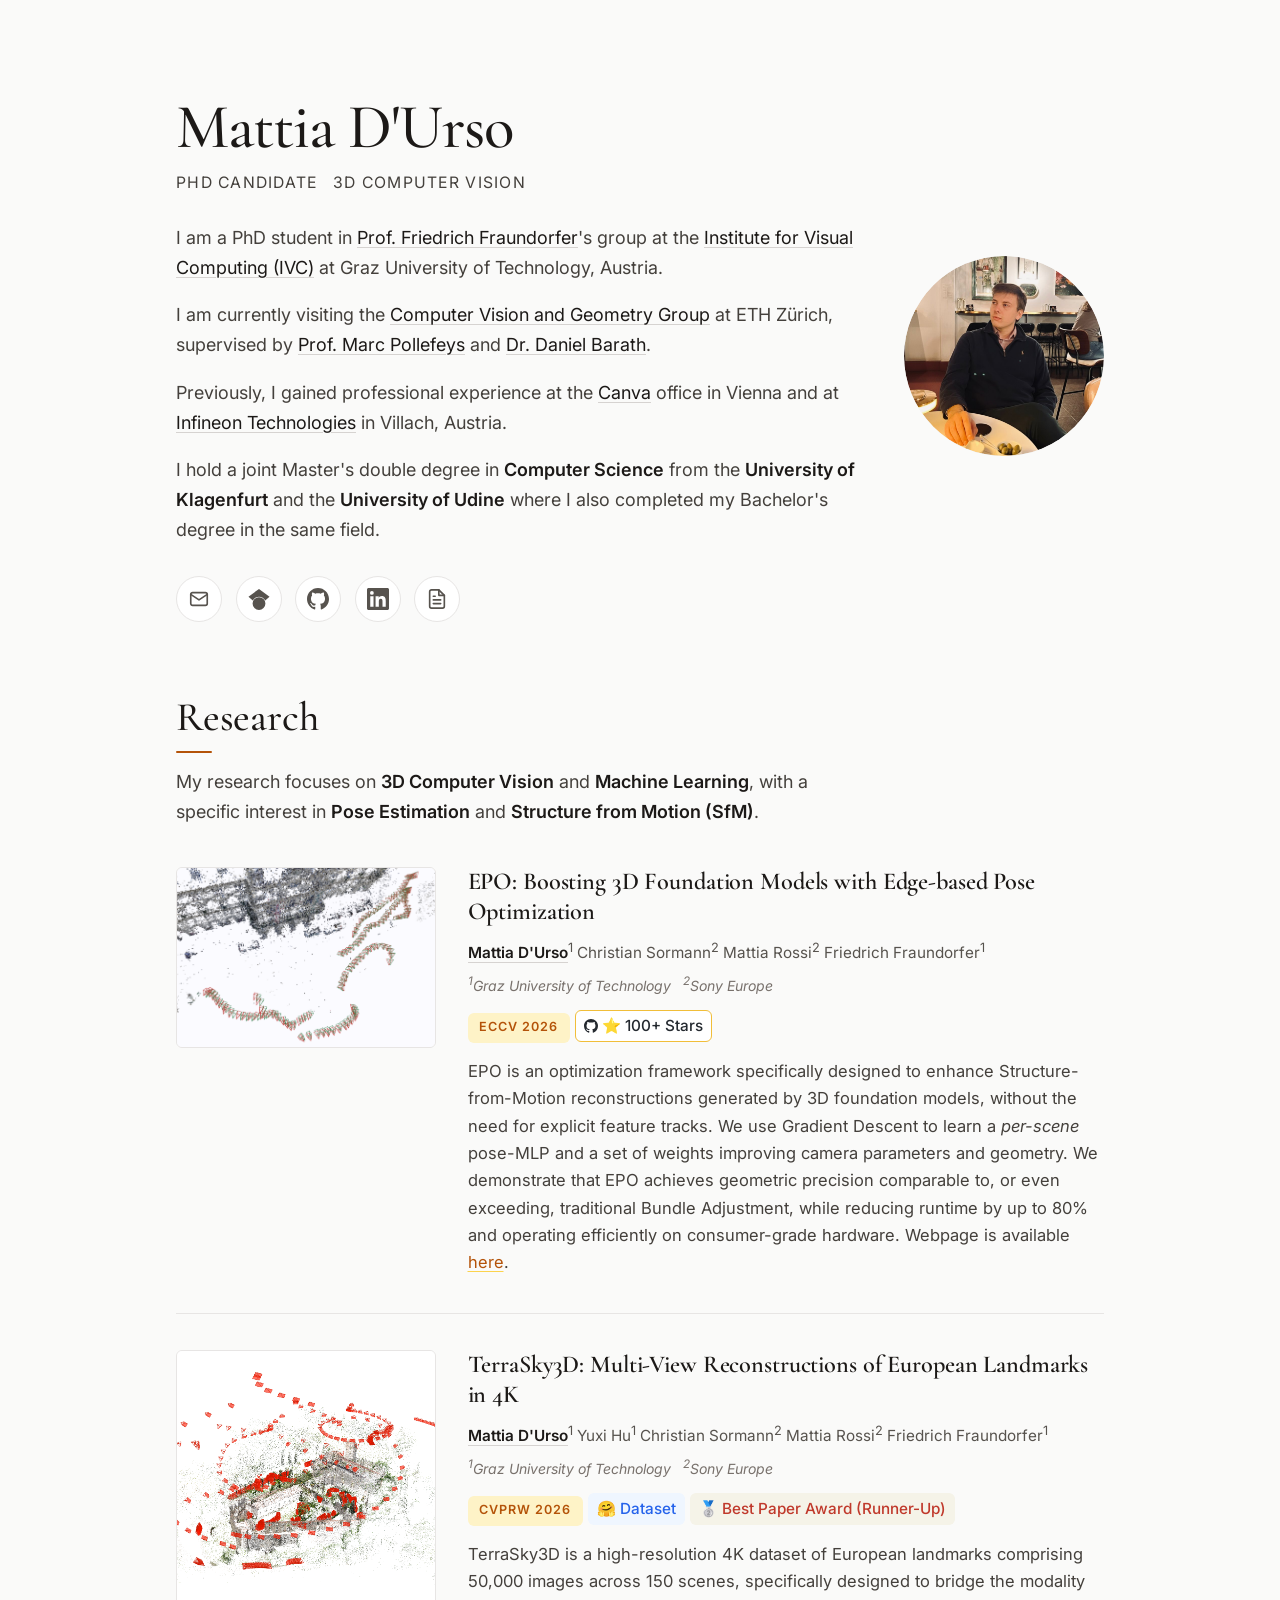
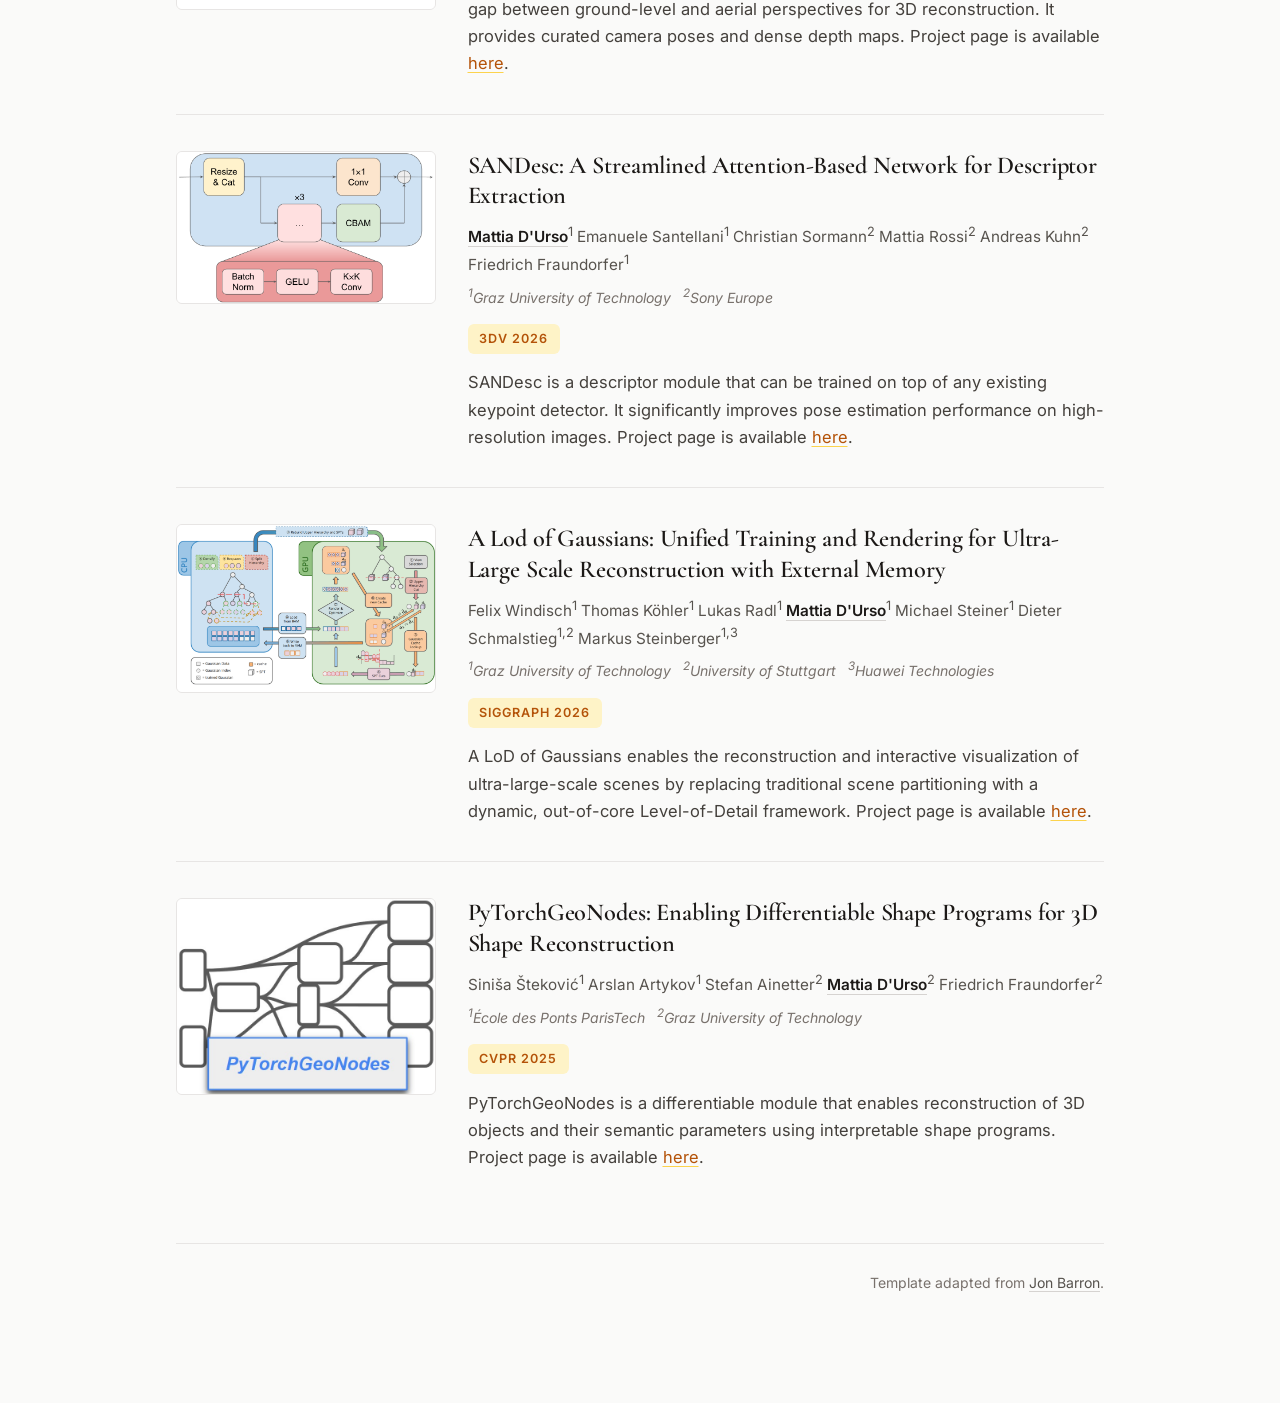
==== index.html @ 14a9f183 "Main page: EPO stars badge outlined in star gold on white" ====
<!DOCTYPE html>
<html lang="en">
  <head>
    <meta charset="UTF-8">
    <meta name="viewport" content="width=device-width, initial-scale=1">
    <meta name="color-scheme" content="light">

    <title>Mattia D'Urso</title>
    <meta name="author" content="Mattia D'Urso">
    <meta name="description" content="Personal website of Mattia D'Urso — PhD student at TU Graz researching 3D computer vision, pose estimation, and structure from motion.">
    <meta name="robots" content="index, follow">
    <link rel="canonical" href="https://mattiadurso.com/">

    <!-- Open Graph (used by Google, LinkedIn, X, Slack, etc. for link previews) -->
    <meta property="og:type" content="website">
    <meta property="og:title" content="Mattia D'Urso">
    <meta property="og:description" content="PhD student at TU Graz researching 3D computer vision, pose estimation, and structure from motion.">
    <meta property="og:url" content="https://mattiadurso.com/">
    <meta property="og:image" content="https://mattiadurso.com/imgs/me/me.jpeg">

    <!-- Person structured data: ties this domain to Mattia D'Urso's online identity -->
    <script type="application/ld+json">
    {
      "@context": "https://schema.org",
      "@type": "Person",
      "name": "Mattia D'Urso",
      "url": "https://mattiadurso.com/",
      "image": "https://mattiadurso.com/imgs/me/me.jpeg",
      "jobTitle": "PhD Candidate in 3D Computer Vision",
      "email": "mailto:mattiadurso98@gmail.com",
      "worksFor": { "@type": "CollegeOrUniversity", "name": "Graz University of Technology" },
      "alumniOf": [
        { "@type": "CollegeOrUniversity", "name": "University of Klagenfurt" },
        { "@type": "CollegeOrUniversity", "name": "University of Udine" }
      ],
      "knowsAbout": ["3D Computer Vision", "Pose Estimation", "Structure from Motion", "Machine Learning"],
      "sameAs": [
        "https://mattiadurso.com/",
        "https://github.com/mattiadurso",
        "https://www.linkedin.com/in/mattiadurso/"
      ]
    }
    </script>

    <link rel="preconnect" href="https://fonts.googleapis.com">
    <link rel="preconnect" href="https://fonts.gstatic.com" crossorigin>
    <link rel="stylesheet" href="https://fonts.googleapis.com/css2?family=Cormorant+Garamond:wght@400;500;600&family=Inter:wght@400;500;600&display=swap">

    <link rel="stylesheet" type="text/css" href="stylesheet.css">
  </head>

  <body>
    <main class="container">

      <!-- ─── Hero ─── -->
      <header class="hero">
        <div class="hero-text">
          <h1 class="name">Mattia D'Urso</h1>
          <p class="tagline">PhD candidate&nbsp;&nbsp;&nbsp;3D Computer Vision</p>

          <p>
            I am a PhD student in
            <a href="https://ivc.tugraz.at/people/friedrich-fraundorfer" target="_blank" rel="noopener">Prof. Friedrich Fraundorfer</a>'s
            group at the <a href="https://ivc.tugraz.at" target="_blank" rel="noopener">Institute for Visual Computing (IVC)</a>
            at Graz University of Technology, Austria.
          </p>

          <p>
            I am currently visiting the
            <a href="https://cvg.ethz.ch/" target="_blank" rel="noopener">Computer Vision and Geometry Group</a>
            at ETH Zürich, supervised by
            <a href="https://scholar.google.com/citations?user=YYH0BjEAAAAJ&hl=en" target="_blank" rel="noopener">Prof. Marc Pollefeys</a>
            and
            <a href="https://scholar.google.com/citations?user=U9-D8DYAAAAJ&hl=en" target="_blank" rel="noopener">Dr. Daniel Barath</a>.
          </p>

          <p>
            Previously, I gained professional experience at the <a href="https://canva.com" target="_blank" rel="noopener">Canva</a>
            office in Vienna and at <a href="https://www.infineon.com/" target="_blank" rel="noopener">Infineon Technologies</a>
            in Villach, Austria.
          </p>

          <p>
            I hold a joint Master's double degree in <strong>Computer Science</strong> from the <strong>University of Klagenfurt</strong> and the
            <strong>University of Udine</strong> where I also completed my Bachelor's degree in the same field.
          </p>

          <nav class="social-links" aria-label="Social links">
            <a href="mailto:mattiadurso98@gmail.com" aria-label="Email">
              <svg width="24" height="24" viewBox="0 0 24 24" fill="none" stroke="currentColor" stroke-width="1.8" stroke-linecap="round" stroke-linejoin="round" aria-hidden="true">
                <rect x="3" y="5" width="18" height="14" rx="2"/>
                <path d="m3 7 9 6 9-6"/>
              </svg>
            </a>
            <a href="https://scholar.google.com/citations?user=9FjTo3YAAAAJ&hl=en" target="_blank" rel="noopener" aria-label="Google Scholar">
              <svg width="24" height="24" viewBox="0 0 24 24" fill="currentColor" aria-hidden="true">
                <path d="M5.242 13.769L0.5 9.5 12 1l11.5 8.5-4.742 4.269C17.548 11.249 14.978 9.5 12 9.5c-2.977 0-5.548 1.748-6.758 4.269zM12 10a7 7 0 1 0 0 14 7 7 0 0 0 0-14z"/>
              </svg>
            </a>
            <a href="https://github.com/mattiadurso/" target="_blank" rel="noopener" aria-label="GitHub">
              <svg width="24" height="24" viewBox="0 0 24 24" fill="currentColor" aria-hidden="true">
                <path d="M12 0C5.373 0 0 5.373 0 12c0 5.302 3.438 9.8 8.207 11.387.6.111.793-.261.793-.577v-2.234c-3.338.726-4.033-1.416-4.033-1.416-.546-1.387-1.333-1.756-1.333-1.756-1.089-.745.083-.729.083-.729 1.205.084 1.839 1.237 1.839 1.237 1.07 1.834 2.807 1.304 3.492.997.107-.775.418-1.305.762-1.604-2.665-.305-5.467-1.334-5.467-5.931 0-1.311.469-2.381 1.236-3.221-.124-.303-.535-1.524.117-3.176 0 0 1.008-.322 3.301 1.23.957-.266 1.983-.399 3.003-.404 1.02.005 2.047.138 3.006.404 2.291-1.552 3.297-1.23 3.297-1.23.653 1.653.242 2.874.118 3.176.77.84 1.235 1.911 1.235 3.221 0 4.609-2.807 5.624-5.479 5.921.43.372.823 1.102.823 2.222v3.293c0 .319.192.694.801.576C20.566 21.797 24 17.3 24 12c0-6.627-5.373-12-12-12z"/>
              </svg>
            </a>
            <a href="https://www.linkedin.com/in/mattiadurso/" target="_blank" rel="noopener" aria-label="LinkedIn">
              <svg width="24" height="24" viewBox="0 0 24 24" fill="currentColor" aria-hidden="true">
                <path d="M20.447 20.452h-3.554v-5.569c0-1.328-.027-3.037-1.852-3.037-1.853 0-2.136 1.445-2.136 2.939v5.667H9.351V9h3.414v1.561h.046c.477-.9 1.637-1.852 3.37-1.852 3.601 0 4.267 2.37 4.267 5.455v6.288zM5.337 7.433a2.062 2.062 0 0 1-2.063-2.065 2.063 2.063 0 0 1 2.063-2.065 2.063 2.063 0 0 1 2.063 2.065 2.062 2.062 0 0 1-2.063 2.065zm1.782 13.019H3.555V9h3.564v11.452zM22.225 0H1.771C.792 0 0 .774 0 1.729v20.542C0 23.227.792 24 1.771 24h20.451C23.2 24 24 23.227 24 22.271V1.729C24 .774 23.2 0 22.222 0h.003z"/>
              </svg>
            </a>
            <a href="CV/cv.pdf" target="_blank" rel="noopener" aria-label="Resume">
              <svg width="24" height="24" viewBox="0 0 24 24" fill="none" stroke="currentColor" stroke-width="1.8" stroke-linecap="round" stroke-linejoin="round" aria-hidden="true">
                <path d="M14 2H6a2 2 0 0 0-2 2v16a2 2 0 0 0 2 2h12a2 2 0 0 0 2-2V8z"/>
                <polyline points="14 2 14 8 20 8"/>
                <line x1="8" y1="13" x2="16" y2="13"/>
                <line x1="8" y1="17" x2="16" y2="17"/>
                <line x1="8" y1="9" x2="10" y2="9"/>
              </svg>
            </a>
          </nav>
        </div>

        <a href="imgs/me/me.jpeg">
          <img class="hero-photo" alt="Portrait of Mattia D'Urso" src="imgs/me/me.jpeg">
        </a>
      </header>

      <!-- ─── Research ─── -->
      <section class="section" aria-labelledby="research-title">
        <h2 id="research-title" class="section-title">Research</h2>
        <p class="section-intro">
          My research focuses on <strong>3D Computer Vision</strong> and <strong>Machine Learning</strong>,
          with a specific interest in <strong>Pose Estimation</strong> and <strong>Structure from Motion (SfM)</strong>.
        </p>

        <div class="papers">

          <article class="paper">
            <img class="paper-thumb" src="imgs/epo/rerun_3.png" alt="EPO">
            <div class="paper-content">
              <h3 class="paper-title"><a href="epo/">EPO: Boosting 3D Foundation Models with Edge-based Pose Optimization</a></h3>
              <p class="paper-authors">
                <a class="self" href="https://mattiadurso.com/" target="_blank" rel="noopener">Mattia D'Urso</a><sup>1</sup>
                <a href="https://scholar.google.com/citations?user=6uZVF04AAAAJ&hl=en" target="_blank" rel="noopener">Christian Sormann</a><sup>2</sup>
                <a href="https://scholar.google.com/citations?user=DA3nSvgAAAAJ&hl=en" target="_blank" rel="noopener">Mattia Rossi</a><sup>2</sup>
                <a href="https://ivc.tugraz.at/people/friedrich-fraundorfer/" target="_blank" rel="noopener">Friedrich Fraundorfer</a><sup>1</sup>
              </p>
              <p class="paper-affil"><sup>1</sup>Graz University of Technology&nbsp;&nbsp;&nbsp;<sup>2</sup>Sony Europe</p>
              <span class="paper-venue">ECCV 2026</span>
              <a class="badge" href="https://github.com/mattiadurso/EPO" target="_blank" rel="noopener"
                style="display:inline-block; background:#fff; color:#24292f; border-color:#f1be39;
                border-radius:6px; padding:2px 8px;
                font-size:0.85em; font-weight:500; text-decoration:none;">
                <svg width="14" height="14" viewBox="0 0 24 24" fill="currentColor" aria-hidden="true" style="vertical-align:-2px;">
                  <path d="M12 0C5.373 0 0 5.373 0 12c0 5.302 3.438 9.8 8.207 11.387.6.111.793-.261.793-.577v-2.234c-3.338.726-4.033-1.416-4.033-1.416-.546-1.387-1.333-1.756-1.333-1.756-1.089-.745.083-.729.083-.729 1.205.084 1.839 1.237 1.839 1.237 1.07 1.834 2.807 1.304 3.492.997.107-.775.418-1.305.762-1.604-2.665-.305-5.467-1.334-5.467-5.931 0-1.311.469-2.381 1.236-3.221-.124-.303-.535-1.524.117-3.176 0 0 1.008-.322 3.301 1.23.957-.266 1.983-.399 3.003-.404 1.02.005 2.047.138 3.006.404 2.291-1.552 3.297-1.23 3.297-1.23.653 1.653.242 2.874.118 3.176.77.84 1.235 1.911 1.235 3.221 0 4.609-2.807 5.624-5.479 5.921.43.372.823 1.102.823 2.222v3.293c0 .319.192.694.801.576C20.566 21.797 24 17.3 24 12c0-6.627-5.373-12-12-12z"/>
                </svg>
                ⭐ <span id="epo-stars">100+</span> Stars
              </a>
              <!--
              <p class="paper-desc">
                EPO is a feature-matching free optimization framework specifically designed to enhance Structure-from-Motion reconstructions generated by 3D foundation models. We use Gradient Descent to learn a <i>per-scene</i> pose-MLP and a set of weights improving camera parameters and geometry. We demonstrate that EPO achieves geometric precision comparable to, or even exceeding, traditional Bundle Adjustment, while reducing runtime by up to 80% and operating efficiently on consumer-grade hardware.
                Webpage is available <a href="https://mattiadurso.com/epo">here</a>.
              </p>
              -->
              <p class="paper-desc">
                EPO is an optimization framework specifically designed to enhance Structure-from-Motion reconstructions generated by 3D foundation models, without the need for explicit feature tracks. We use Gradient Descent to learn a <i>per-scene</i> pose-MLP and a set of weights improving camera parameters and geometry. We demonstrate that EPO achieves geometric precision comparable to, or even exceeding, traditional Bundle Adjustment, while reducing runtime by up to 80% and operating efficiently on consumer-grade hardware.
                Webpage is available <a href="https://mattiadurso.com/epo">here</a>.
              </p>
            </div>
          </article>
         

          <!-- TerraSky -->
          <article class="paper">
            <img class="paper-thumb" src="imgs/terrasky/rec.png" alt="TerraSky3D">
            <div class="paper-content">
              <h3 class="paper-title"><a href="https://arxiv.org/abs/2603.28287">TerraSky3D: Multi-View Reconstructions of European Landmarks in 4K</a></h3>
              <p class="paper-authors">
                <a class="self" href="https://mattiadurso.com/" target="_blank" rel="noopener">Mattia D'Urso</a><sup>1</sup>
                <a href="https://scholar.google.com/citations?user=-uuEU_wAAAAJ&hl=en" target="_blank" rel="noopener">Yuxi Hu</a><sup>1</sup>
                <a href="https://scholar.google.com/citations?user=6uZVF04AAAAJ&hl=en" target="_blank" rel="noopener">Christian Sormann</a><sup>2</sup>
                <a href="https://scholar.google.com/citations?user=DA3nSvgAAAAJ&hl=en" target="_blank" rel="noopener">Mattia Rossi</a><sup>2</sup>
                <a href="https://ivc.tugraz.at/people/friedrich-fraundorfer/" target="_blank" rel="noopener">Friedrich Fraundorfer</a><sup>1</sup>
              </p>
              <p class="paper-affil"><sup>1</sup>Graz University of Technology&nbsp;&nbsp;&nbsp;<sup>2</sup>Sony Europe</p>
              <span class="paper-venue">CVPRW 2026</span>
              <a class="badge" href="https://huggingface.co/datasets/mattia-durso/TerraSky3D" target="_blank" rel="noopener"
                style="display:inline-block; background:#eff6ff; color:#2563eb;
                border-radius:6px; padding:2px 8px;
                font-size:0.85em; font-weight:500; text-decoration:none;">
                🤗 Dataset
              </a>
              <a class="badge" href="https://3dmv.org/2026/#awards" target="_blank" rel="noopener"
                style="display:inline-block; background:#f5f3e8; color:#c0392b;
                border-radius:6px; padding:2px 8px;
                font-size:0.85em; font-weight:500; text-decoration:none;">
                🥈 Best Paper Award (Runner-Up)
              </a>
              <p class="paper-desc">
                TerraSky3D is a high-resolution 4K dataset of European landmarks comprising  50,000 images across 150 scenes, specifically designed to
                bridge the modality gap between ground-level and aerial perspectives for 3D reconstruction. It provides curated camera poses and dense depth maps. Project page is available <a href="https://huggingface.co/datasets/mattia-durso/TerraSky3D" target="_blank" rel="noopener">here</a>.
              </p>
            </div>
          </article>

          <!-- SANDesc -->
          <article class="paper">
            <img class="paper-thumb" src="imgs/sandesc/sandesc_block.png" alt="SANDesc block diagram">
            <div class="paper-content">
              <h3 class="paper-title">
                <a href="https://mattiadurso.com/sandesc">SANDesc: A Streamlined Attention-Based Network for Descriptor Extraction</a>
              </h3>
              <p class="paper-authors">
                <a class="self" href="https://mattiadurso.com/" target="_blank" rel="noopener">Mattia D'Urso</a><sup>1</sup>
                <a href="https://scholar.google.com/citations?user=1JwKYK8AAAAJ&hl=en" target="_blank" rel="noopener">Emanuele Santellani</a><sup>1</sup>
                <a href="https://scholar.google.com/citations?user=6uZVF04AAAAJ&hl=en" target="_blank" rel="noopener">Christian Sormann</a><sup>2</sup>
                <a href="https://scholar.google.com/citations?user=DA3nSvgAAAAJ&hl=en" target="_blank" rel="noopener">Mattia Rossi</a><sup>2</sup>
                <a href="https://scholar.google.com/citations?user=-uuEU_wAAAAJ&hl=en" target="_blank" rel="noopener">Andreas Kuhn</a><sup>2</sup>
                <a href="https://ivc.tugraz.at/people/friedrich-fraundorfer/" target="_blank" rel="noopener">Friedrich Fraundorfer</a><sup>1</sup>
              </p>
              <p class="paper-affil"><sup>1</sup>Graz University of Technology&nbsp;&nbsp;&nbsp;<sup>2</sup>Sony Europe</p>
              <span class="paper-venue">3DV 2026</span>
              <p class="paper-desc">
                SANDesc is a descriptor module that can be trained on top of any existing keypoint detector. It significantly improves pose estimation
                performance on high-resolution images.
                Project page is available <a href="https://mattiadurso.com/sandesc" target="_blank" rel="noopener">here</a>.
              </p>
            </div>
          </article>

          <!-- LoD -->
          <article class="paper">
            <img class="paper-thumb" src="imgs/alod/alod_scheme.png" alt="A LoD of Gaussians">
            <div class="paper-content">
              <h3 class="paper-title"><a href="https://arxiv.org/abs/2507.01110">A Lod of Gaussians: Unified Training and Rendering for Ultra-Large Scale Reconstruction with External Memory</a></h3>
              <p class="paper-authors">
                <a href="https://scholar.google.com/citations?user=J_Jm3Y4AAAAJ&hl=en" target="_blank" rel="noopener">Felix Windisch</a><sup>1</sup>
                <a href="https://scholar.google.com/citations?user=pMDepi0AAAAJ&hl=en" target="_blank" rel="noopener">Thomas Köhler</a><sup>1</sup>
                <a href="https://scholar.google.com/citations?user=G_0ZsTIAAAAJ&hl=en" target="_blank" rel="noopener">Lukas Radl</a><sup>1</sup>
                <a class="self" href="https://mattiadurso.com/" target="_blank" rel="noopener">Mattia D'Urso</a><sup>1</sup>
                <a href="https://scholar.google.com/citations?user=Pbtgcz8AAAAJ&hl=en" target="_blank" rel="noopener">Michael Steiner</a><sup>1</sup>
                <a href="https://scholar.google.com/citations?user=xXu8K6IAAAAJ&hl=en" target="_blank" rel="noopener">Dieter Schmalstieg</a><sup>1,2</sup>
                <a href="https://scholar.google.com/citations?user=meRwdycAAAAJ&hl=en" target="_blank" rel="noopener">Markus Steinberger</a><sup>1,3</sup>
              </p>
              <p class="paper-affil"><sup>1</sup>Graz University of Technology&nbsp;&nbsp;&nbsp;<sup>2</sup>University of Stuttgart&nbsp;&nbsp;&nbsp;<sup>3</sup>Huawei Technologies</p>
              <span class="paper-venue">SIGGRAPH 2026</span>
              <p class="paper-desc">
                A LoD of Gaussians enables the reconstruction and interactive visualization of ultra-large-scale scenes by replacing traditional scene
                partitioning with a dynamic, out-of-core Level-of-Detail framework.
                Project page is available <a href="https://felixwindisch.github.io/ALoDOfGaussians/" target="_blank" rel="noopener">here</a>.
              </p>
            </div>
          </article>

          <!-- PyTorchGeoNodes -->
          <article class="paper">
            <img class="paper-thumb" src="imgs/pgn/logo.jpg" alt="PyTorchGeoNodes logo">
            <div class="paper-content">
              <h3 class="paper-title">
                <a href="https://arxiv.org/abs/2404.10620">PyTorchGeoNodes: Enabling Differentiable Shape Programs for 3D Shape Reconstruction</a>
              </h3>
              <p class="paper-authors">
                <a href="https://scholar.google.com/citations?user=T0qGNQYAAAAJ&hl=en&oi=ao" target="_blank" rel="noopener">Siniša Šteković</a><sup>1</sup>
                <a href="https://scholar.google.com/citations?user=75J98_QAAAAJ&hl=en&oi=ao" target="_blank" rel="noopener">Arslan Artykov</a><sup>1</sup>
                <a href="https://scholar.google.com/citations?user=VWNkvIwAAAAJ&hl=en" target="_blank" rel="noopener">Stefan Ainetter</a><sup>2</sup>
                <a class="self" href="https://mattiadurso.com/" target="_blank" rel="noopener">Mattia D'Urso</a><sup>2</sup>
                <a href="https://ivc.tugraz.at/people/friedrich-fraundorfer/" target="_blank" rel="noopener">Friedrich Fraundorfer</a><sup>2</sup>
              </p>
              <p class="paper-affil"><sup>1</sup>École des Ponts ParisTech&nbsp;&nbsp;&nbsp;<sup>2</sup>Graz University of Technology</p>
              <span class="paper-venue">CVPR 2025</span>
              <p class="paper-desc">
                PyTorchGeoNodes is a differentiable module that enables reconstruction of 3D objects and their semantic parameters using interpretable shape programs.
                Project page is available <a href="https://vevenom.github.io/pytorchgeonodes/" target="_blank" rel="noopener">here</a>.
              </p>
            </div>
          </article>

        </div>
      </section>

      <footer class="footer">
        Template adapted from <a href="https://github.com/jonbarron/jonbarron_website" target="_blank" rel="noopener">Jon Barron</a>.
      </footer>

    </main>

    <script>
      // Live EPO star count, rounded down to the nearest 10 (111 -> "110+"); the static "100+" stays if the request fails
      fetch('https://api.github.com/repos/mattiadurso/EPO')
        .then(function (r) { return r.ok ? r.json() : Promise.reject(); })
        .then(function (repo) {
          document.getElementById('epo-stars').textContent = Math.floor(repo.stargazers_count / 10) * 10 + '+';
        })
        .catch(function () {});
    </script>
  </body>
</html>
---- stylesheet.css ----
/* ─────────────────────────────────────────────
   Reset & base
   ───────────────────────────────────────────── */
*,
*::before,
*::after {
  box-sizing: border-box;
}

html {
  -webkit-text-size-adjust: 100%;
  scroll-behavior: smooth;
}

body {
  margin: 0;
  padding: 0;
  font-family: 'Inter', -apple-system, BlinkMacSystemFont, 'Segoe UI', Roboto, sans-serif;
  font-size: 1rem;
  line-height: 1.65;
  color: #1c1917;
  background: #fafaf9;
  -webkit-font-smoothing: antialiased;
  -moz-osx-font-smoothing: grayscale;
  text-rendering: optimizeLegibility;
}

img {
  max-width: 100%;
  display: block;
}

/* ─────────────────────────────────────────────
   Typography
   ───────────────────────────────────────────── */
.serif,
.name,
.section-title,
.paper-title {
  font-family: 'Cormorant Garamond', 'Hoefler Text', Georgia, serif;
  letter-spacing: -0.005em;
  line-height: 1.2;
}

.name {
  font-size: clamp(2.5rem, 6vw, 3.5rem);
  font-weight: 500;
  margin: 0 0 0.25rem;
  letter-spacing: -0.015em;
}

.tagline {
  color: #78716c;
  font-size: 0.875rem;
  letter-spacing: 0.08em;
  text-transform: uppercase;
  margin: 0 0 1.5rem;
}

p {
  margin: 0 0 1rem;
}

strong {
  font-weight: 600;
  color: #1c1917;
}

a {
  color: #1c1917;
  text-decoration: underline;
  text-decoration-color: #d6d3d1;
  text-decoration-thickness: 1px;
  text-underline-offset: 3px;
  transition: color 0.2s ease, text-decoration-color 0.2s ease;
}

a:hover {
  color: #b45309;
  text-decoration-color: currentColor;
}

::selection {
  background: #fef3c7;
  color: #1c1917;
}

/* ─────────────────────────────────────────────
   Layout
   ───────────────────────────────────────────── */
.container {
  max-width: 760px;
  margin: 0 auto;
  padding: 3rem 1.25rem 4rem;
}

@media (min-width: 640px) {
  .container {
    padding: 5rem 2rem 6rem;
  }
}

/* ─────────────────────────────────────────────
   Hero
   ───────────────────────────────────────────── */
.hero {
  display: grid;
  grid-template-columns: 1fr;
  gap: 1.75rem;
  align-items: start;
  margin-bottom: 4rem;
}

@media (min-width: 640px) {
  .hero {
    grid-template-columns: 1fr 200px;
    gap: 2.5rem;
    align-items: center;
  }
}

.hero-photo {
  width: 150px;
  height: 150px;
  border-radius: 50%;
  object-fit: cover;
  justify-self: center;
  box-shadow: 0 12px 30px -12px rgba(28, 25, 23, 0.25);
  transition: transform 0.4s cubic-bezier(0.2, 0.8, 0.2, 1);
  order: -1;
}

@media (min-width: 640px) {
  .hero-photo {
    width: 200px;
    height: 200px;
    order: 0;
  }
}

.hero-photo:hover {
  transform: scale(1.04);
}

.hero-text p {
  color: #44403c;
}

.social-links {
  display: flex;
  flex-wrap: wrap;
  gap: 0.75rem;
  margin-top: 1.75rem;
}

.social-links a {
  position: relative;
  display: inline-flex;
  align-items: center;
  justify-content: center;
  width: 46px;
  height: 46px;
  border-radius: 50%;
  color: #57534e;
  background: #ffffff;
  border: 1px solid #e7e5e4;
  text-decoration: none;
  transition: color 0.2s ease, background 0.2s ease, border-color 0.2s ease, transform 0.2s ease, box-shadow 0.2s ease;
}

.social-links a:hover {
  color: #b45309;
  background: #fffbeb;
  border-color: #fcd34d;
  transform: translateY(-2px);
  box-shadow: 0 8px 20px -10px rgba(180, 83, 9, 0.35);
}

.social-links a:focus-visible {
  outline: 2px solid #b45309;
  outline-offset: 2px;
}

.social-links svg {
  width: 22px;
  height: 22px;
  display: block;
  flex-shrink: 0;
}

.social-links a {
  flex-shrink: 0;
}

/* Styled tooltip driven by each link's aria-label (replaces the native
   title tooltip so descriptions appear on hover/focus). */
.social-links a::after {
  content: attr(aria-label);
  position: absolute;
  bottom: calc(100% + 8px);
  left: 50%;
  transform: translateX(-50%) translateY(4px);
  padding: 4px 9px;
  border-radius: 6px;
  background: #292524;
  color: #fafaf9;
  font-size: 0.72rem;
  font-weight: 500;
  line-height: 1.2;
  white-space: nowrap;
  pointer-events: none;
  opacity: 0;
  transition: opacity 0.15s ease, transform 0.15s ease;
  z-index: 10;
}

.social-links a:hover::after,
.social-links a:focus-visible::after {
  opacity: 1;
  transform: translateX(-50%) translateY(0);
}

/* Safari: an <a> wrapping the hero photo is inline by default and
   doesn't reliably honor the photo's box in grid. Make it a block
   sized to the image. */
.hero > a {
  display: block;
  width: 150px;
  height: 150px;
  justify-self: center;
  border-radius: 50%;
  overflow: hidden;
}

@media (min-width: 640px) {
  .hero > a {
    width: 200px;
    height: 200px;
  }
}

/* ─────────────────────────────────────────────
   Sections
   ───────────────────────────────────────────── */
.section {
  margin-bottom: 3.5rem;
}

.section-title {
  font-size: clamp(1.75rem, 3.5vw, 2.25rem);
  font-weight: 500;
  margin: 0 0 0.75rem;
  position: relative;
  display: inline-block;
}

.section-title::after {
  content: '';
  display: block;
  width: 36px;
  height: 2px;
  background: #b45309;
  margin-top: 0.5rem;
  border-radius: 2px;
}

.section-intro {
  color: #44403c;
  margin-bottom: 2.25rem;
  max-width: 60ch;
}

/* ─────────────────────────────────────────────
   Papers
   ───────────────────────────────────────────── */
.papers {
  display: flex;
  flex-direction: column;
  gap: 2rem;
}

.paper {
  display: grid;
  grid-template-columns: 1fr;
  gap: 1.25rem;
  padding-bottom: 2rem;
  border-bottom: 1px solid #e7e5e4;
}

.paper:last-child {
  border-bottom: none;
  padding-bottom: 0;
}

@media (min-width: 640px) {
  .paper {
    grid-template-columns: 200px 1fr;
    gap: 1.75rem;
    align-items: start;
  }
}

.paper-thumb {
  width: 100%;
  max-width: 300px;
  height: auto;
  border-radius: 6px;
  border: 1px solid #e7e5e4;
  justify-self: center;
}

@media (min-width: 640px) {
  .paper-thumb {
    width: 200px;
    max-width: 200px;
    align-self: start;
  }
}

.paper-title {
  font-size: clamp(1.2rem, 2.2vw, 1.35rem);
  font-weight: 600;
  margin: 0 0 0.6rem;
  line-height: 1.25;
}

.paper-title a {
  text-decoration: none;
  color: #1c1917;
  background-image: linear-gradient(currentColor, currentColor);
  background-size: 0% 1px;
  background-repeat: no-repeat;
  background-position: 0 100%;
  transition: background-size 0.3s ease, color 0.2s ease;
}

.paper-title a:hover {
  color: #b45309;
  background-size: 100% 1px;
}

.paper-authors {
  font-size: 0.85rem;
  color: #57534e;
  margin: 0 0 0.35rem;
  line-height: 1.6;
}

.paper-authors a {
  text-decoration: none;
  color: inherit;
  border-bottom: 1px solid transparent;
  transition: color 0.2s ease, border-color 0.2s ease;
}

.paper-authors a:hover {
  color: #b45309;
  border-bottom-color: currentColor;
}

.paper-authors .self {
  color: #1c1917;
  font-weight: 600;
  border-bottom: 1px solid #d6d3d1;
}

.paper-affil {
  font-size: 0.78rem;
  color: #78716c;
  margin: 0 0 0.75rem;
  font-style: italic;
}

.paper-venue {
  display: inline-block;
  font-size: 0.7rem;
  font-weight: 600;
  letter-spacing: 0.08em;
  text-transform: uppercase;
  color: #b45309;
  background: #fef3c7;
  padding: 0.25rem 0.65rem;
  border-radius: 6px;
  margin-bottom: 0.85rem;
}

.paper-desc {
  font-size: 0.92rem;
  color: #44403c;
  margin: 0;
  line-height: 1.65;
}

.paper-desc a {
  color: #b45309;
  text-decoration-color: #fcd34d;
}

.paper-desc a:hover {
  text-decoration-color: currentColor;
}

/* ─────────────────────────────────────────────
   Footer
   ───────────────────────────────────────────── */
.footer {
  margin-top: 4rem;
  padding-top: 1.5rem;
  border-top: 1px solid #e7e5e4;
  font-size: 0.78rem;
  color: #78716c;
  text-align: center;
}

.footer a {
  color: #57534e;
}

@media (min-width: 640px) {
  .footer {
    text-align: right;
  }
}

/* ─────────────────────────────────────────────
   Desktop scale-up
   Larger text + roomier layout on wide screens.
   Bumping the root font-size scales every rem-based
   size proportionally; mobile/tablet stay untouched.
   ───────────────────────────────────────────── */
@media (min-width: 1024px) {
  html {
    font-size: 18px;
  }

  .container {
    max-width: 1000px;
  }

  .paper {
    grid-template-columns: 260px 1fr;
  }

  .paper-thumb {
    width: 260px;
    max-width: 260px;
  }
}

@media (min-width: 1440px) {
  html {
    font-size: 19px;
  }

  .container {
    max-width: 1140px;
  }

  .paper {
    grid-template-columns: 300px 1fr;
  }

  .paper-thumb {
    width: 300px;
    max-width: 300px;
  }
}

/* ─────────────────────────────────────────────
   Clickable badge
   ───────────────────────────────────────────── */
.badge {
  border: 1px solid transparent;
  transition: background 0.15s ease, box-shadow 0.15s ease,
    transform 0.15s ease, border-color 0.15s ease;
}

.badge:hover {
  border-color: #b45309;
  box-shadow: 0 1px 4px rgba(0, 0, 0, 0.12);
  transform: translateY(-1px);
}

/* ─────────────────────────────────────────────
   Reduced motion
   ───────────────────────────────────────────── */
@media (prefers-reduced-motion: reduce) {
  *,
  *::before,
  *::after {
    animation-duration: 0.01ms !important;
    transition-duration: 0.01ms !important;
    scroll-behavior: auto !important;
  }
}
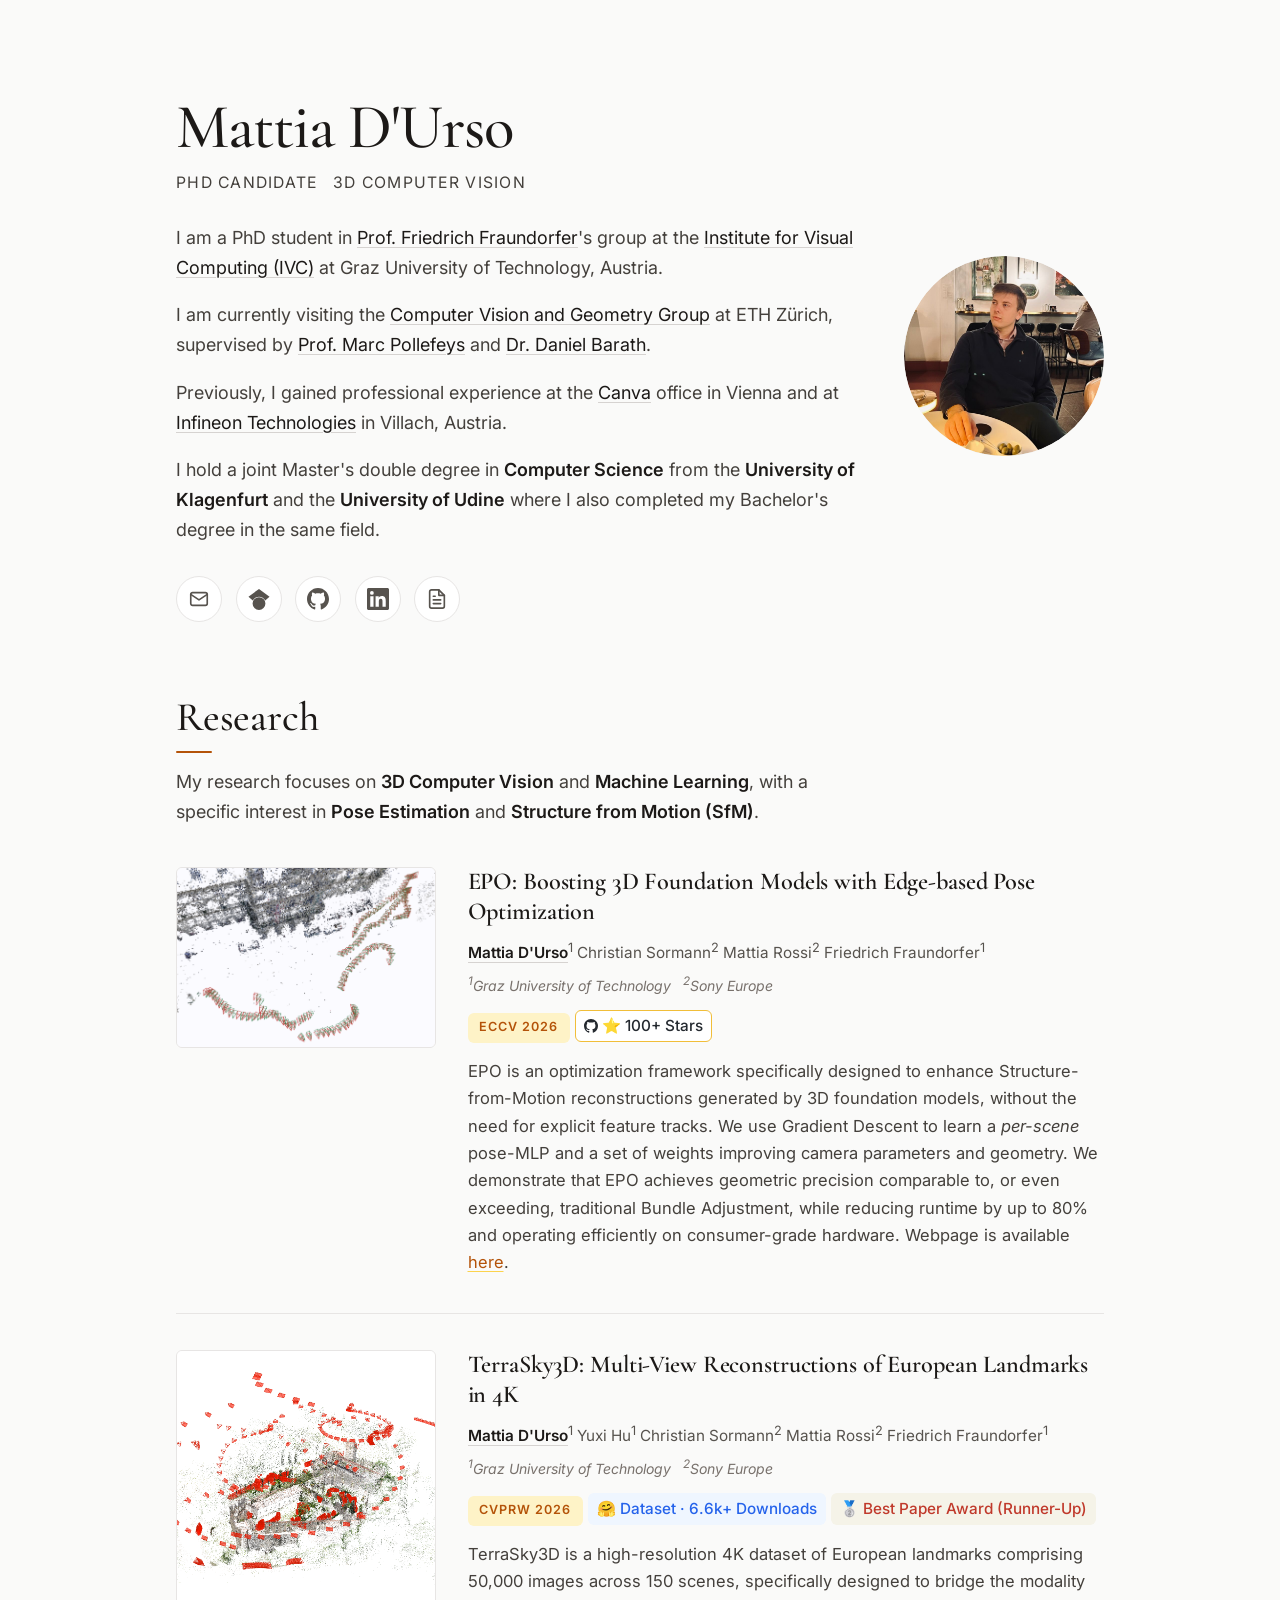
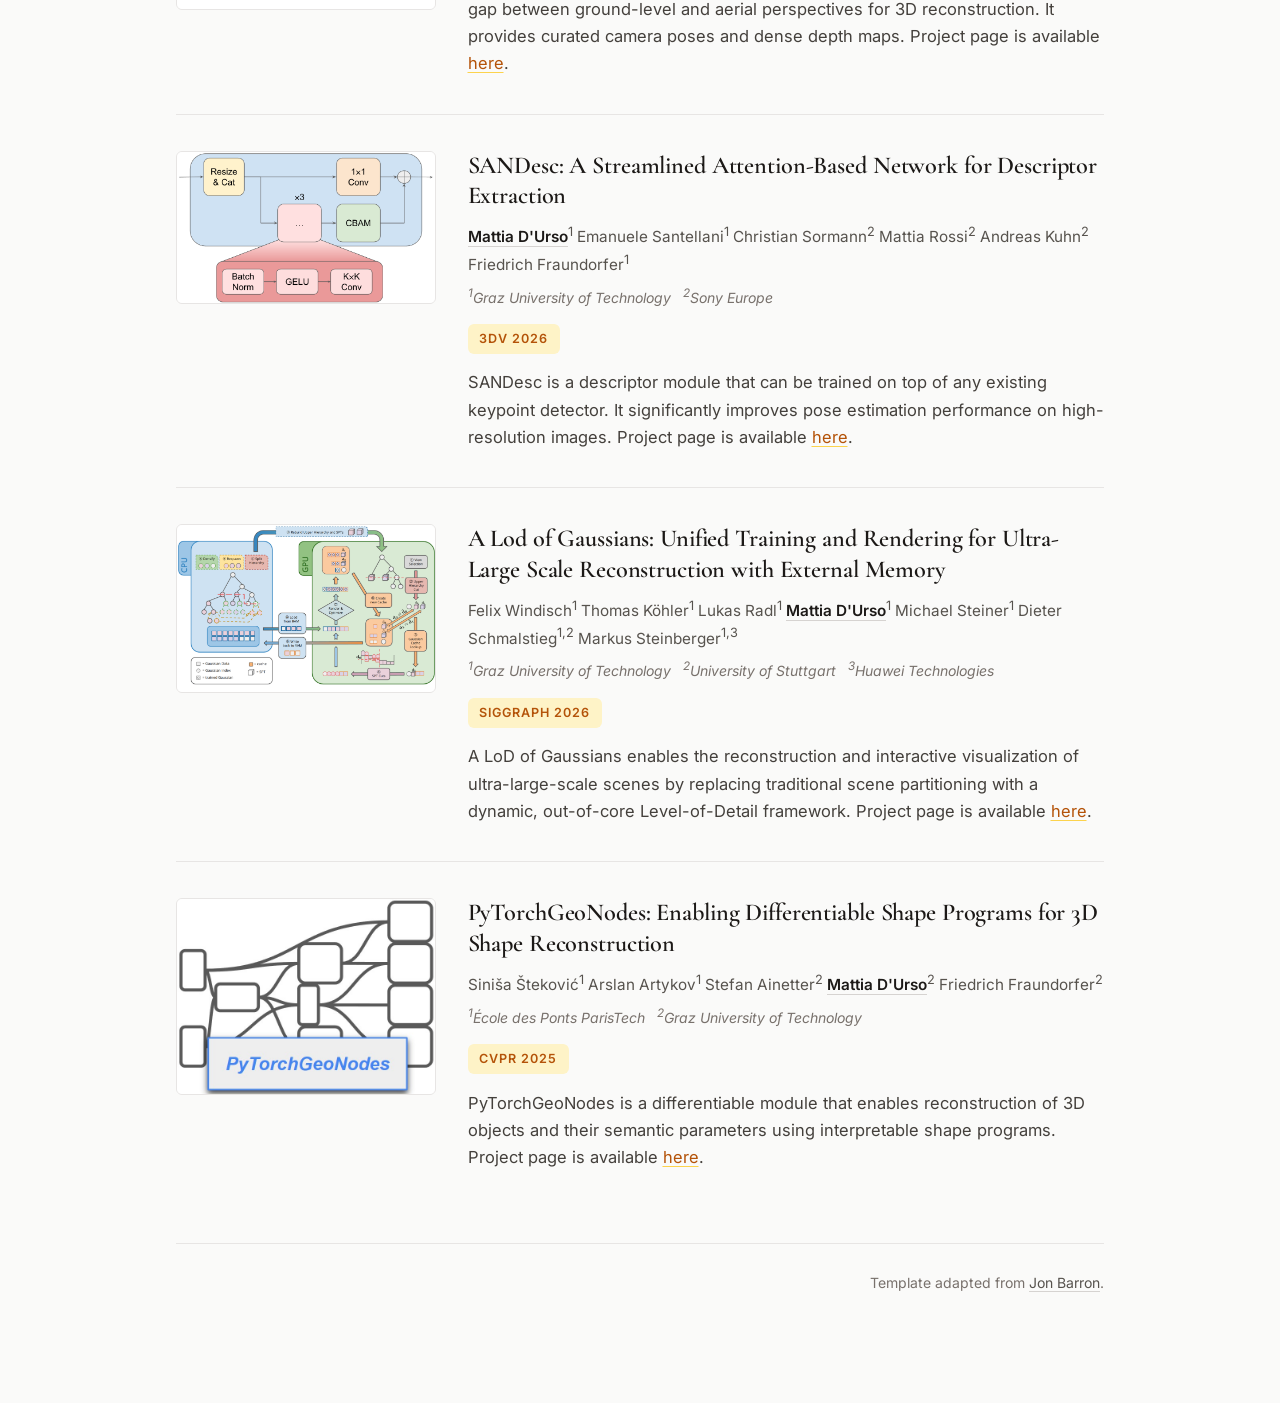
==== commit 61304999: "Main page: live Hugging Face downloads count on TerraSky3D dataset badge" ====
--- a/index.html
+++ b/index.html
@@ -187,7 +187,7 @@
                 style="display:inline-block; background:#eff6ff; color:#2563eb;
                 border-radius:6px; padding:2px 8px;
                 font-size:0.85em; font-weight:500; text-decoration:none;">
-                🤗 Dataset
+                🤗 Dataset · <span id="terrasky-downloads">6.6k+</span> Downloads
               </a>
               <a class="badge" href="https://3dmv.org/2026/#awards" target="_blank" rel="noopener"
                 style="display:inline-block; background:#f5f3e8; color:#c0392b;
@@ -291,6 +291,14 @@
           document.getElementById('epo-stars').textContent = Math.floor(repo.stargazers_count / 10) * 10 + '+';
         })
         .catch(function () {});
+
+      // Live TerraSky3D all-time downloads, rounded down to the nearest 100 (6683 -> "6.6k+"); the static "6.6k+" stays if the request fails
+      fetch('https://huggingface.co/api/datasets/mattia-durso/TerraSky3D?expand[]=downloadsAllTime')
+        .then(function (r) { return r.ok ? r.json() : Promise.reject(); })
+        .then(function (ds) {
+          document.getElementById('terrasky-downloads').textContent = Math.floor(ds.downloadsAllTime / 100) / 10 + 'k+';
+        })
+        .catch(function () {});
     </script>
   </body>
 </html>
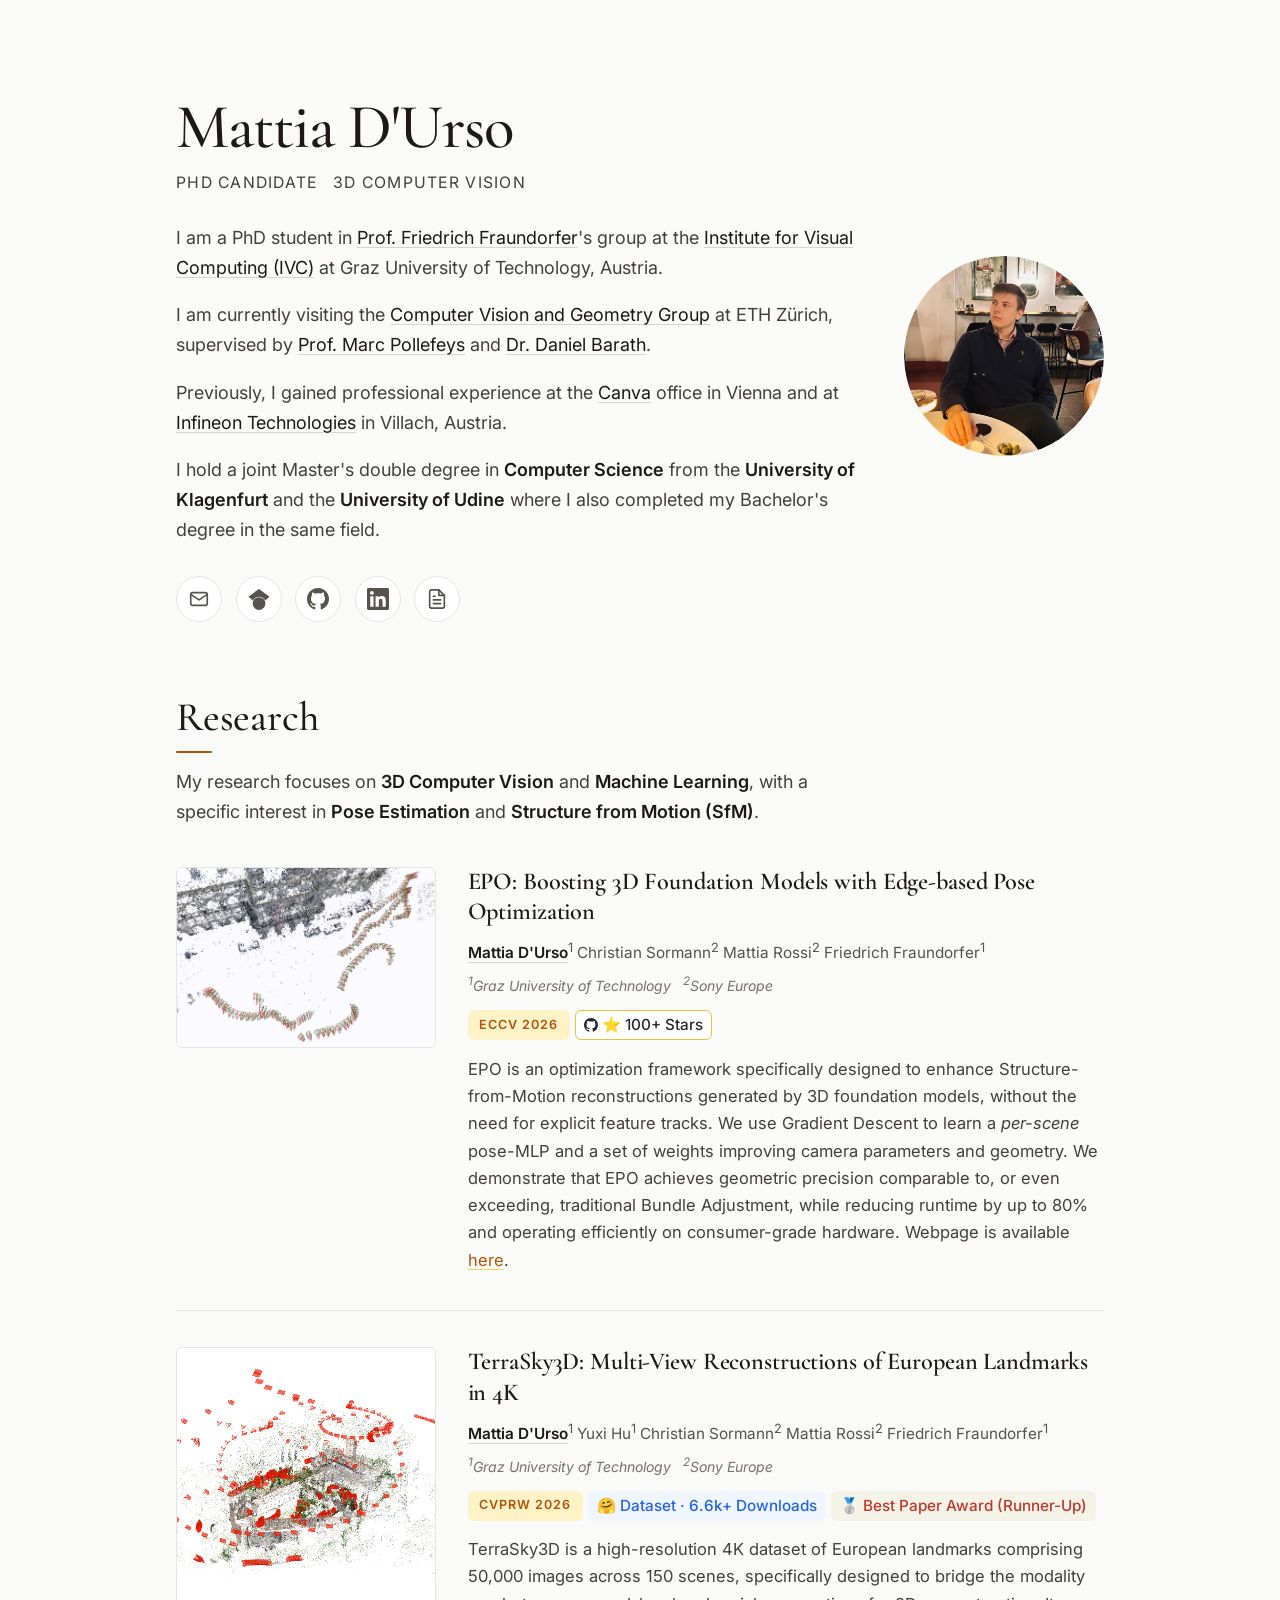
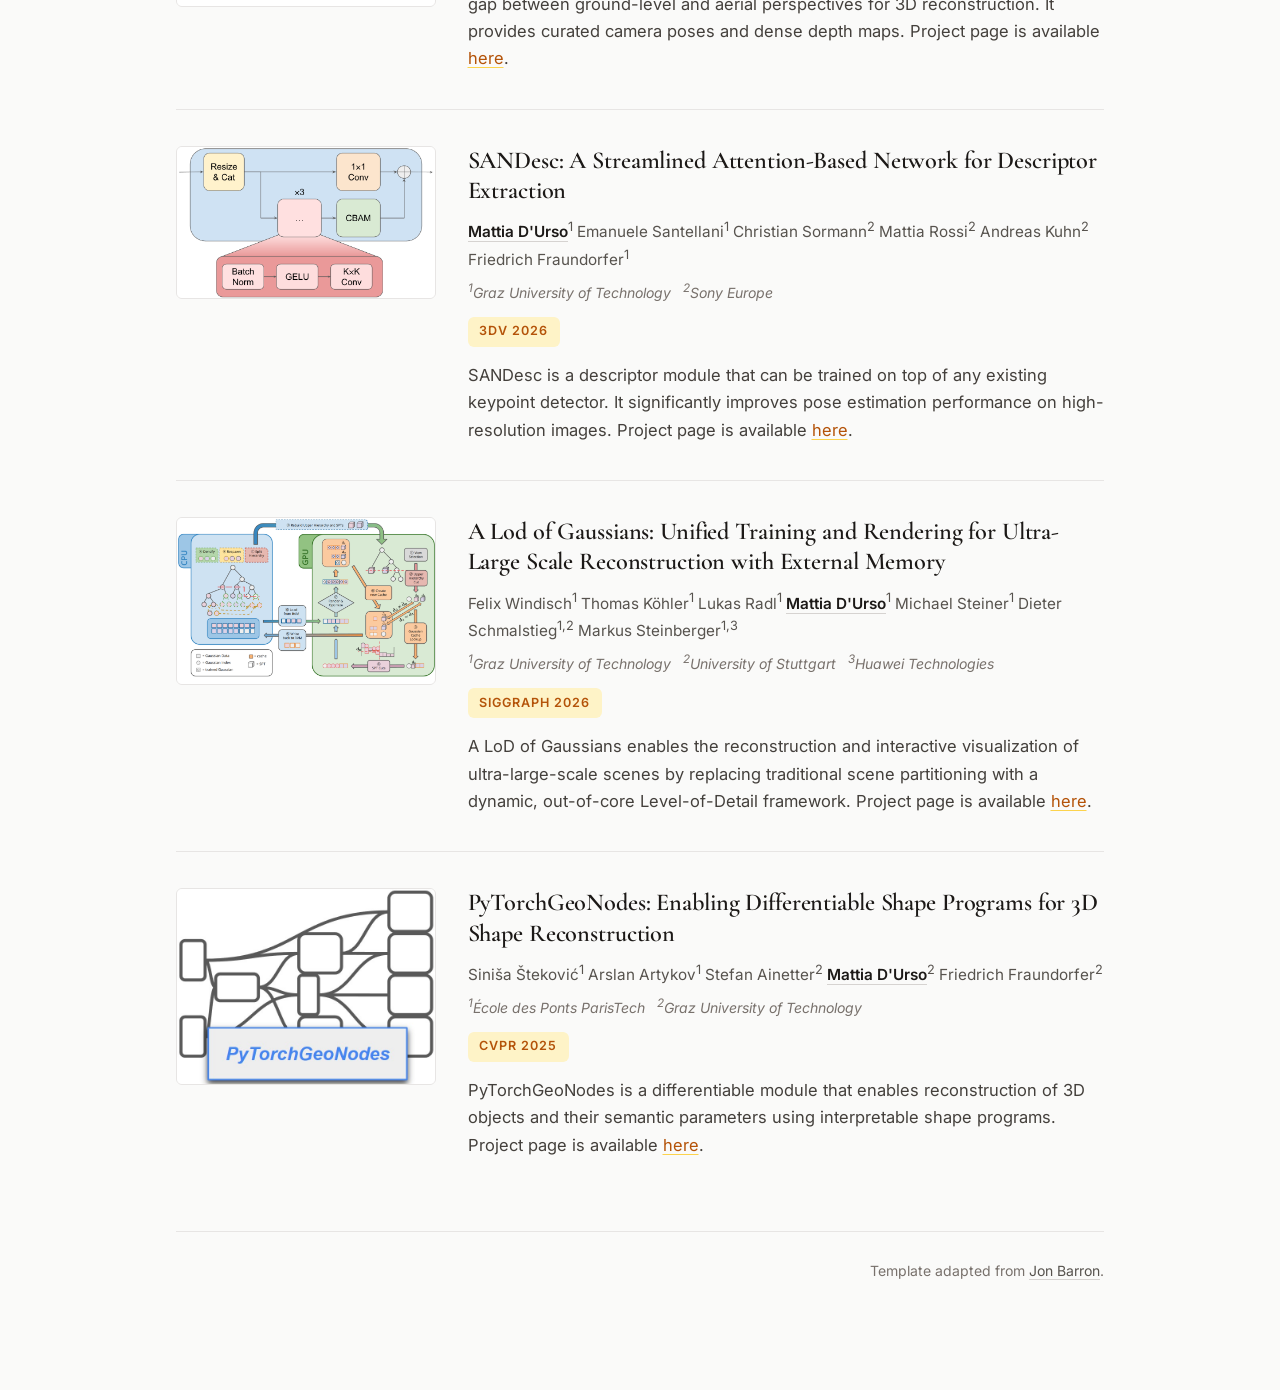
==== commit 84e69a77: "Main page: IVC link to personal page; CV updates" ====
--- a/index.html
+++ b/index.html
@@ -61,7 +61,7 @@
           <p>
             I am a PhD student in
             <a href="https://ivc.tugraz.at/people/friedrich-fraundorfer" target="_blank" rel="noopener">Prof. Friedrich Fraundorfer</a>'s
-            group at the <a href="https://ivc.tugraz.at" target="_blank" rel="noopener">Institute for Visual Computing (IVC)</a>
+            group at the <a href="https://ivc.tugraz.at/people/mattia-durso/" target="_blank" rel="noopener">Institute for Visual Computing (IVC)</a>
             at Graz University of Technology, Austria.
           </p>
 
--- a/stylesheet.css
+++ b/stylesheet.css
@@ -382,6 +382,7 @@
   padding: 0.25rem 0.65rem;
   border-radius: 6px;
   margin-bottom: 0.85rem;
+  vertical-align: top;
 }
 
 .paper-desc {
@@ -471,6 +472,9 @@
    ───────────────────────────────────────────── */
 .badge {
   border: 1px solid transparent;
+  /* same height as .paper-venue (0.7rem × 1.65 + 2 × 0.25rem) minus the badge's 2px padding + 1px border per side */
+  line-height: calc(0.7rem * 1.65 + 0.5rem - 6px);
+  vertical-align: top;
   transition: background 0.15s ease, box-shadow 0.15s ease,
     transform 0.15s ease, border-color 0.15s ease;
 }
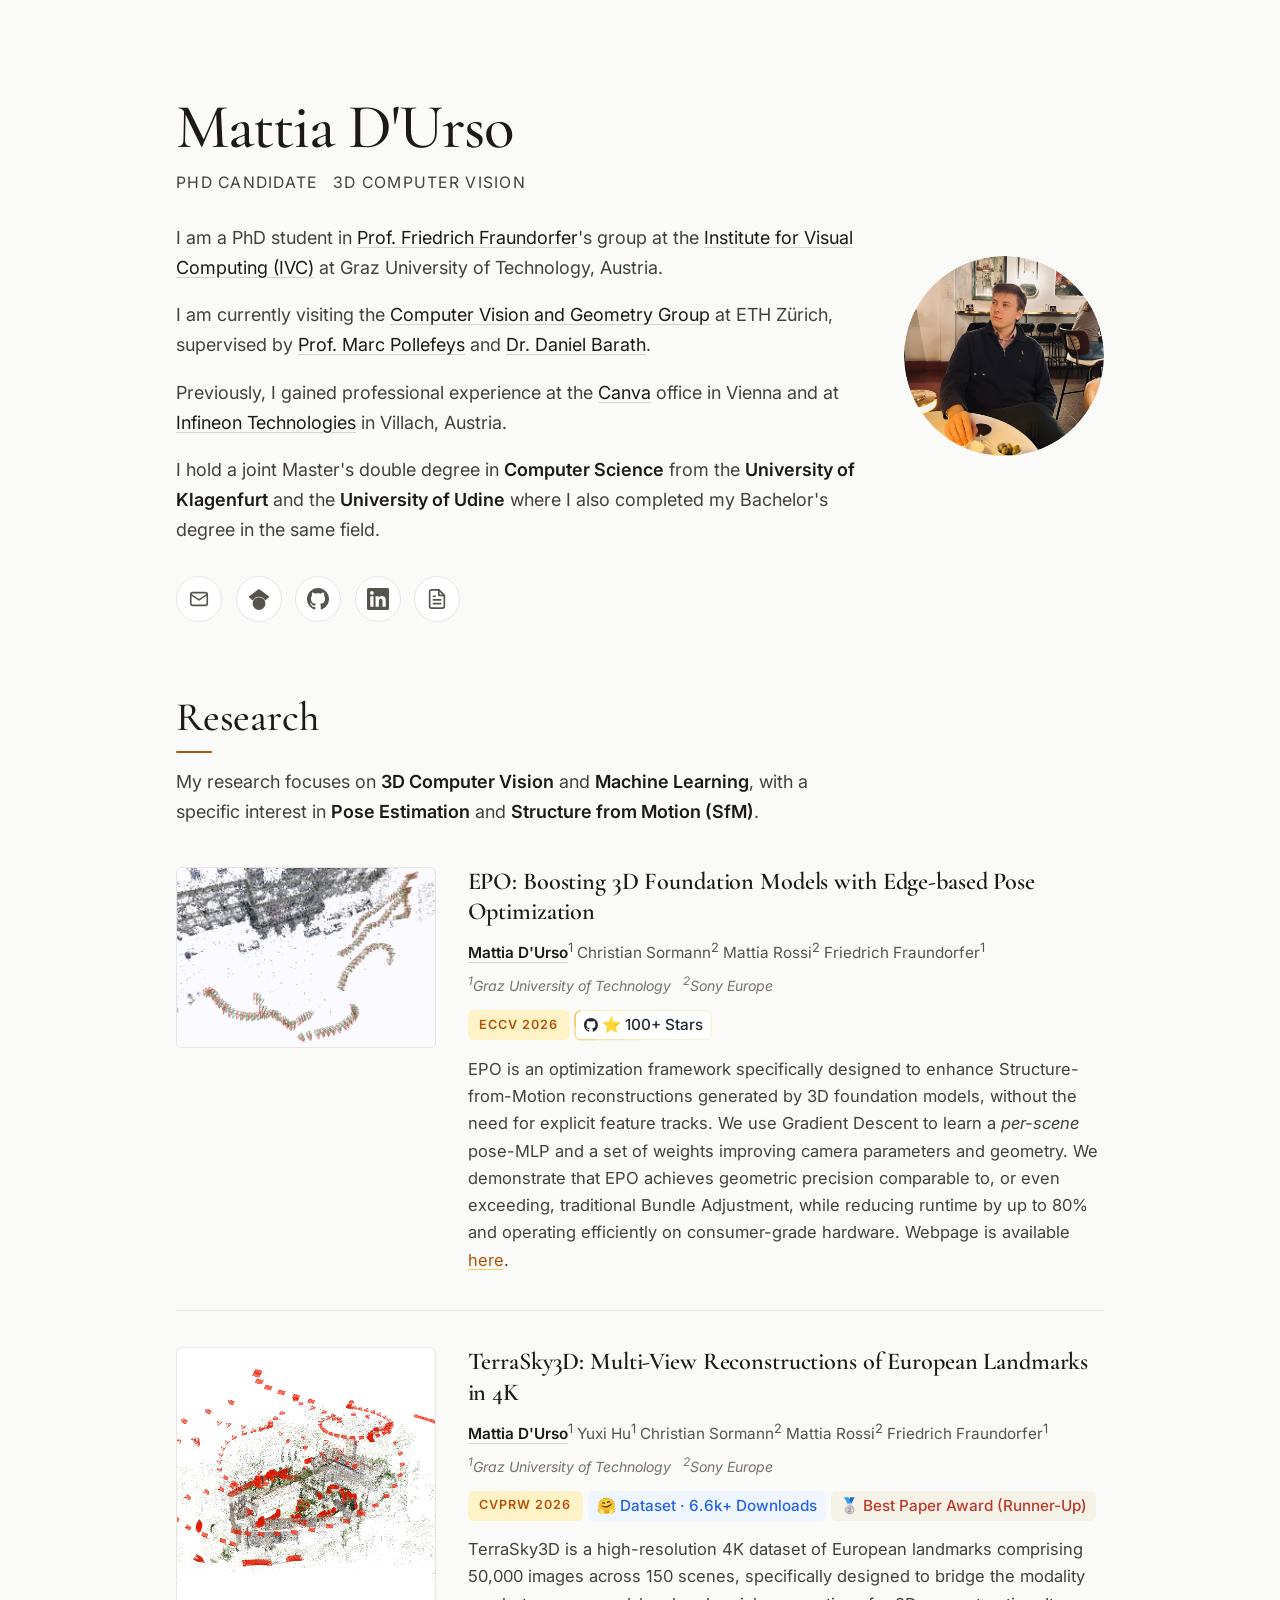
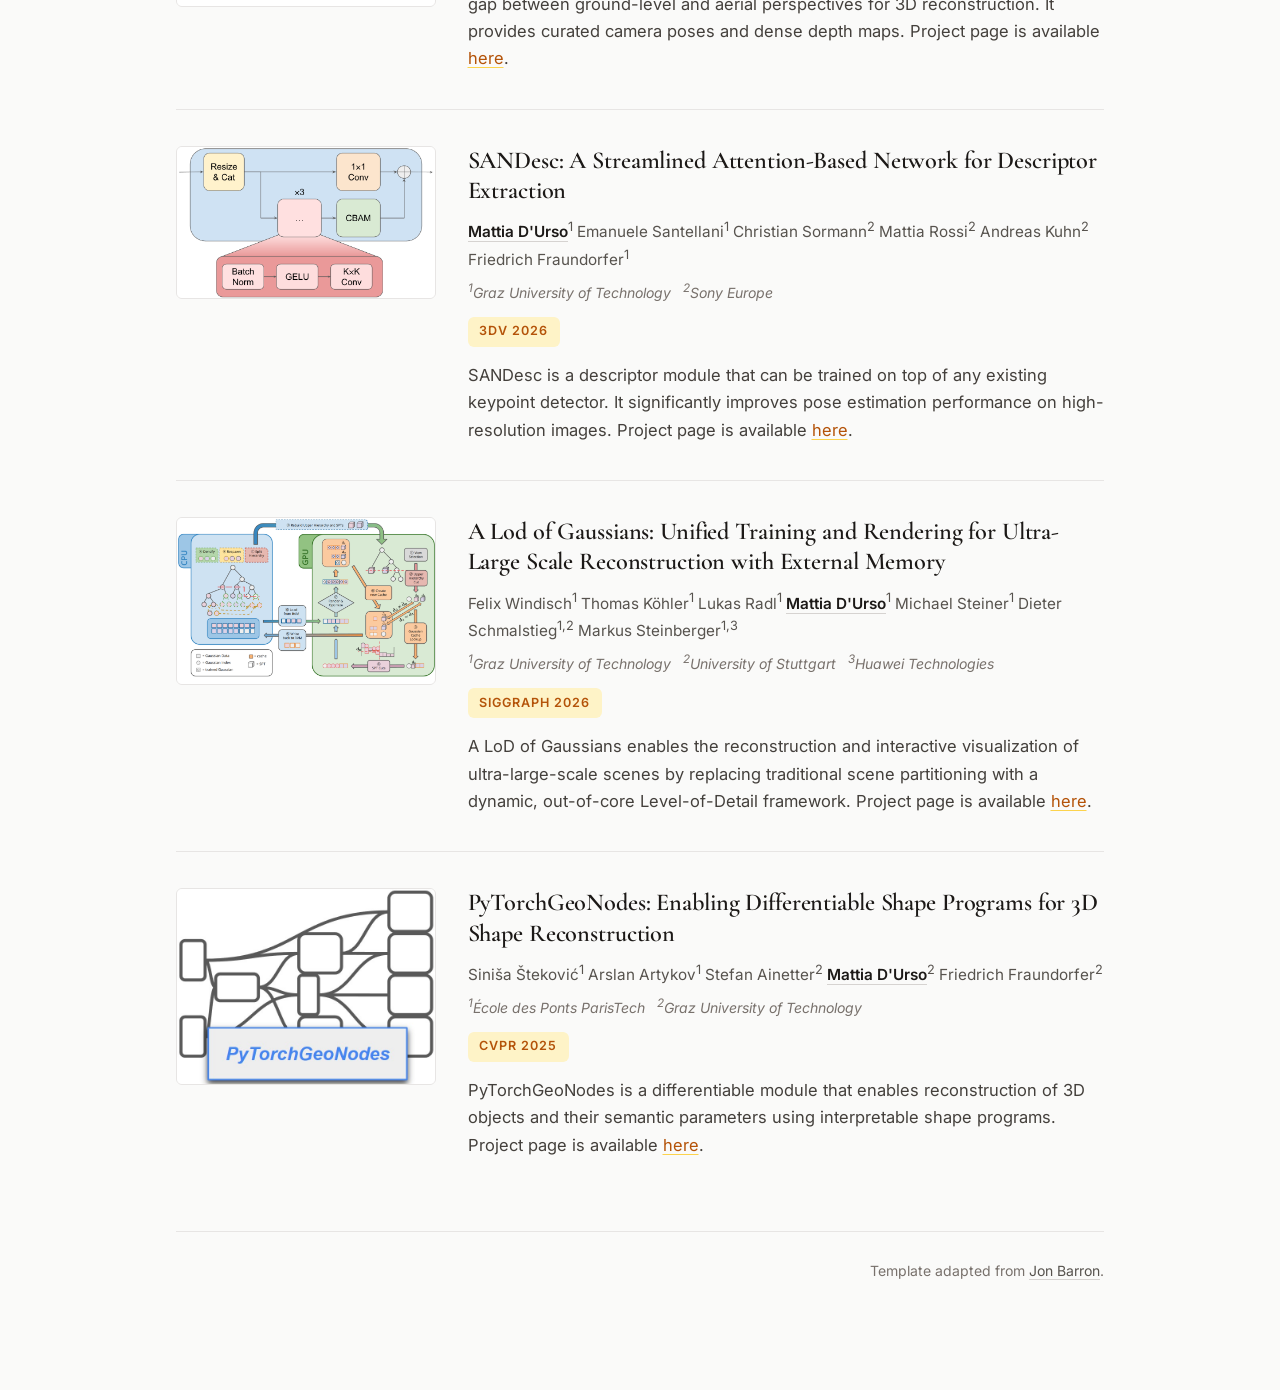
==== commit 0b3349ef: "Main page: gold comet orbits the EPO stars badge at constant speed SVG dashes traced along the borde" ====
--- a/index.html
+++ b/index.html
@@ -37,7 +37,10 @@
       "sameAs": [
         "https://mattiadurso.com/",
         "https://github.com/mattiadurso",
-        "https://www.linkedin.com/in/mattiadurso/"
+        "https://www.linkedin.com/in/mattiadurso/",
+        "https://scholar.google.com/citations?user=9FjTo3YAAAAJ",
+        "https://huggingface.co/mattia-durso",
+        "https://ivc.tugraz.at/people/mattia-durso/"
       ]
     }
     </script>
@@ -47,6 +50,9 @@
     <link rel="stylesheet" href="https://fonts.googleapis.com/css2?family=Cormorant+Garamond:wght@400;500;600&family=Inter:wght@400;500;600&display=swap">
 
     <link rel="stylesheet" type="text/css" href="stylesheet.css">
+
+    <link rel="icon" href="favicon.ico" sizes="any">
+    <link rel="apple-touch-icon" href="apple-touch-icon.png">
   </head>
 
   <body>
@@ -146,10 +152,15 @@
               </p>
               <p class="paper-affil"><sup>1</sup>Graz University of Technology&nbsp;&nbsp;&nbsp;<sup>2</sup>Sony Europe</p>
               <span class="paper-venue">ECCV 2026</span>
-              <a class="badge" href="https://github.com/mattiadurso/EPO" target="_blank" rel="noopener"
-                style="display:inline-block; background:#fff; color:#24292f; border-color:#f1be39;
+              <a class="badge badge-stars" href="https://github.com/mattiadurso/EPO" target="_blank" rel="noopener"
+                style="display:inline-block; background:#fff; color:#24292f; border-color:#fbeec6;
                 border-radius:6px; padding:2px 8px;
                 font-size:0.85em; font-weight:500; text-decoration:none;">
+                <svg class="star-orbit" aria-hidden="true">
+                  <rect width="100%" height="100%" rx="5.5" pathLength="100"/>
+                  <rect width="100%" height="100%" rx="5.5" pathLength="100"/>
+                  <rect width="100%" height="100%" rx="5.5" pathLength="100"/>
+                </svg>
                 <svg width="14" height="14" viewBox="0 0 24 24" fill="currentColor" aria-hidden="true" style="vertical-align:-2px;">
                   <path d="M12 0C5.373 0 0 5.373 0 12c0 5.302 3.438 9.8 8.207 11.387.6.111.793-.261.793-.577v-2.234c-3.338.726-4.033-1.416-4.033-1.416-.546-1.387-1.333-1.756-1.333-1.756-1.089-.745.083-.729.083-.729 1.205.084 1.839 1.237 1.839 1.237 1.07 1.834 2.807 1.304 3.492.997.107-.775.418-1.305.762-1.604-2.665-.305-5.467-1.334-5.467-5.931 0-1.311.469-2.381 1.236-3.221-.124-.303-.535-1.524.117-3.176 0 0 1.008-.322 3.301 1.23.957-.266 1.983-.399 3.003-.404 1.02.005 2.047.138 3.006.404 2.291-1.552 3.297-1.23 3.297-1.23.653 1.653.242 2.874.118 3.176.77.84 1.235 1.911 1.235 3.221 0 4.609-2.807 5.624-5.479 5.921.43.372.823 1.102.823 2.222v3.293c0 .319.192.694.801.576C20.566 21.797 24 17.3 24 12c0-6.627-5.373-12-12-12z"/>
                 </svg>
--- a/stylesheet.css
+++ b/stylesheet.css
@@ -485,6 +485,45 @@
   transform: translateY(-1px);
 }
 
+/* EPO stars badge: a gold comet runs clockwise around the pale-gold border at constant speed.
+   Three stacked dashes (head + two fading tail pieces) on SVG rects traced along the border's
+   centre line; pathLength="100" makes dash units a % of the perimeter, whatever the badge's shape. */
+.badge-stars {
+  position: relative;
+}
+
+.star-orbit {
+  position: absolute;
+  top: -0.5px;
+  left: -0.5px;
+  width: calc(100% + 1px);
+  height: calc(100% + 1px);
+  overflow: visible;
+  pointer-events: none;
+}
+
+.star-orbit rect {
+  fill: none;
+  stroke: #f1be39;
+  stroke-width: 1px;
+  stroke-dasharray: 0 94 6 0; /* each dash ends where the path starts, so the three heads line up */
+  animation: star-orbit 4s linear infinite;
+}
+
+.star-orbit rect:nth-child(2) {
+  stroke-dasharray: 0 84 16 0;
+  opacity: 0.5;
+}
+
+.star-orbit rect:nth-child(3) {
+  stroke-dasharray: 0 70 30 0;
+  opacity: 0.25;
+}
+
+@keyframes star-orbit {
+  to { stroke-dashoffset: -100; }
+}
+
 /* ─────────────────────────────────────────────
    Reduced motion
    ───────────────────────────────────────────── */
@@ -496,4 +535,11 @@
     transition-duration: 0.01ms !important;
     scroll-behavior: auto !important;
   }
-}
+
+  /* an infinite loop at 0.01ms would flicker; show a solid gold border instead
+     (the first rect drawn undashed; the other two are gold on gold) */
+  .star-orbit rect {
+    animation: none;
+    stroke-dasharray: none;
+  }
+}
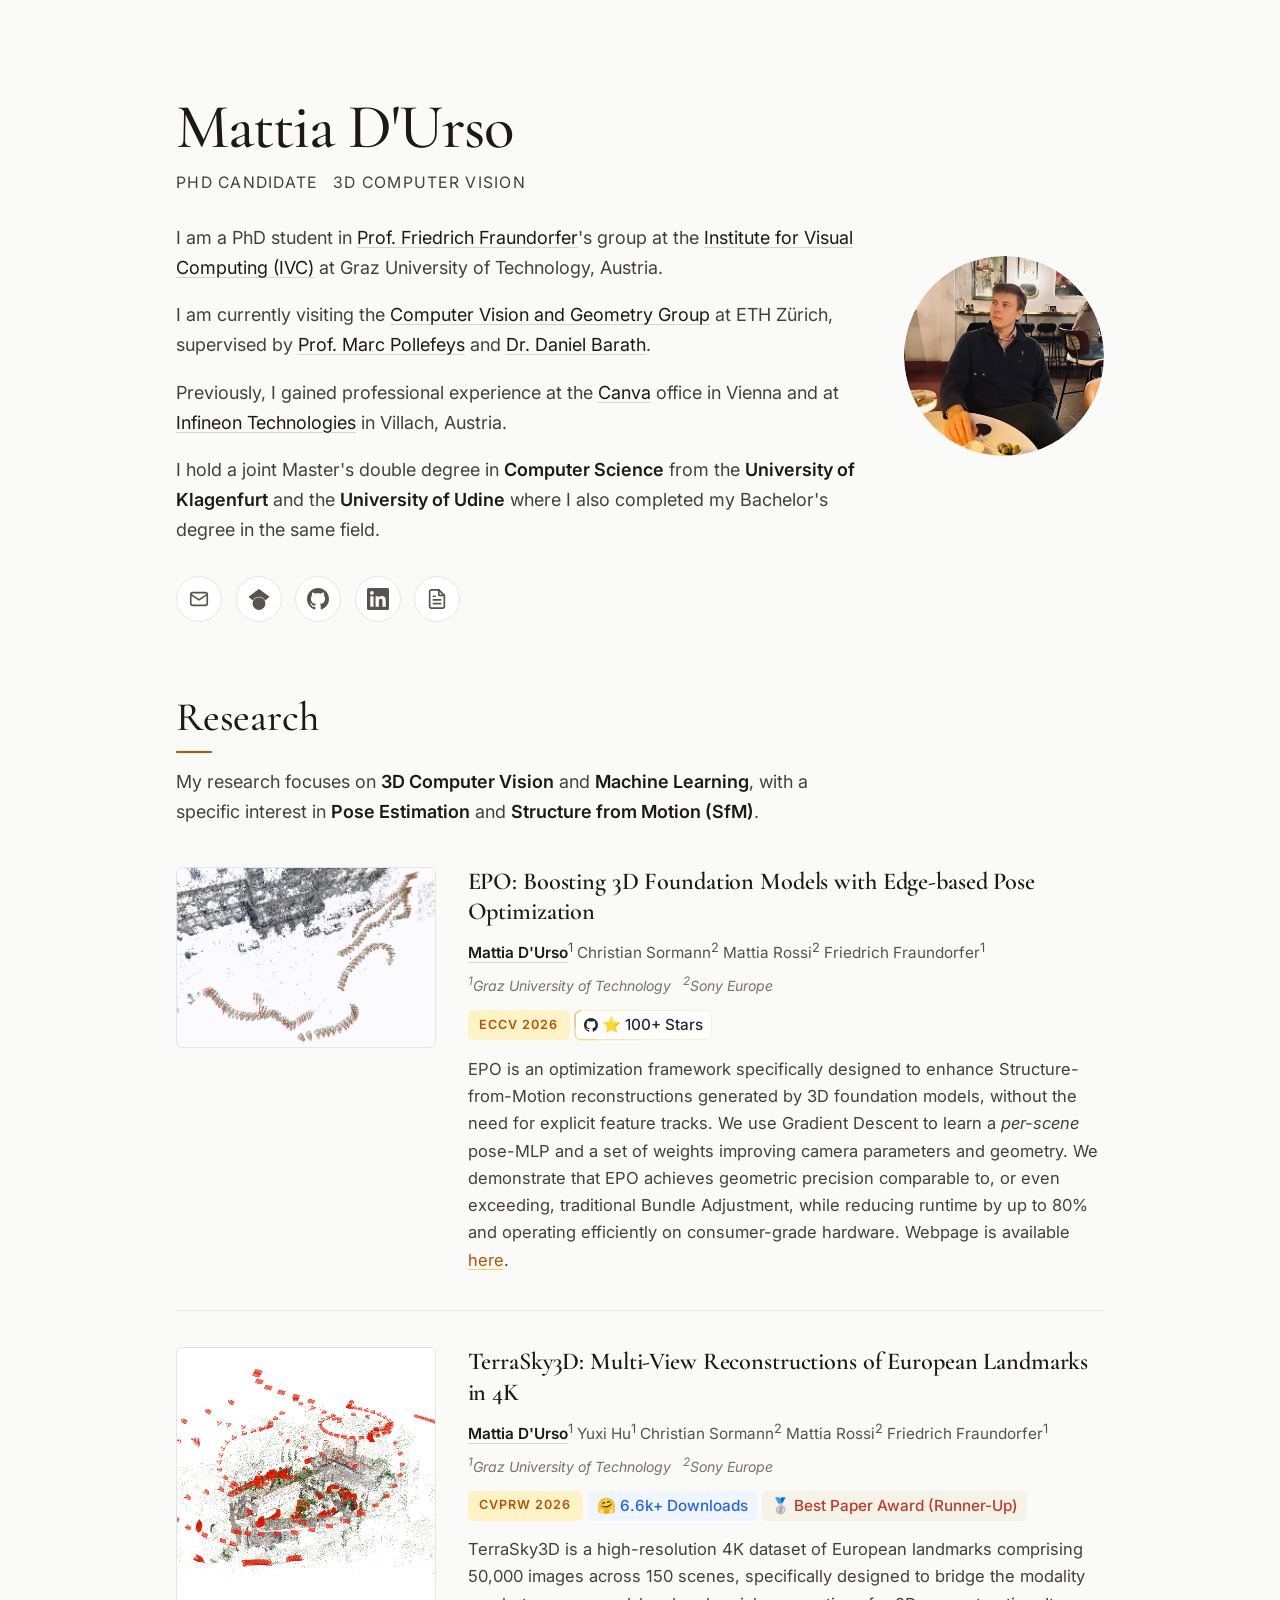
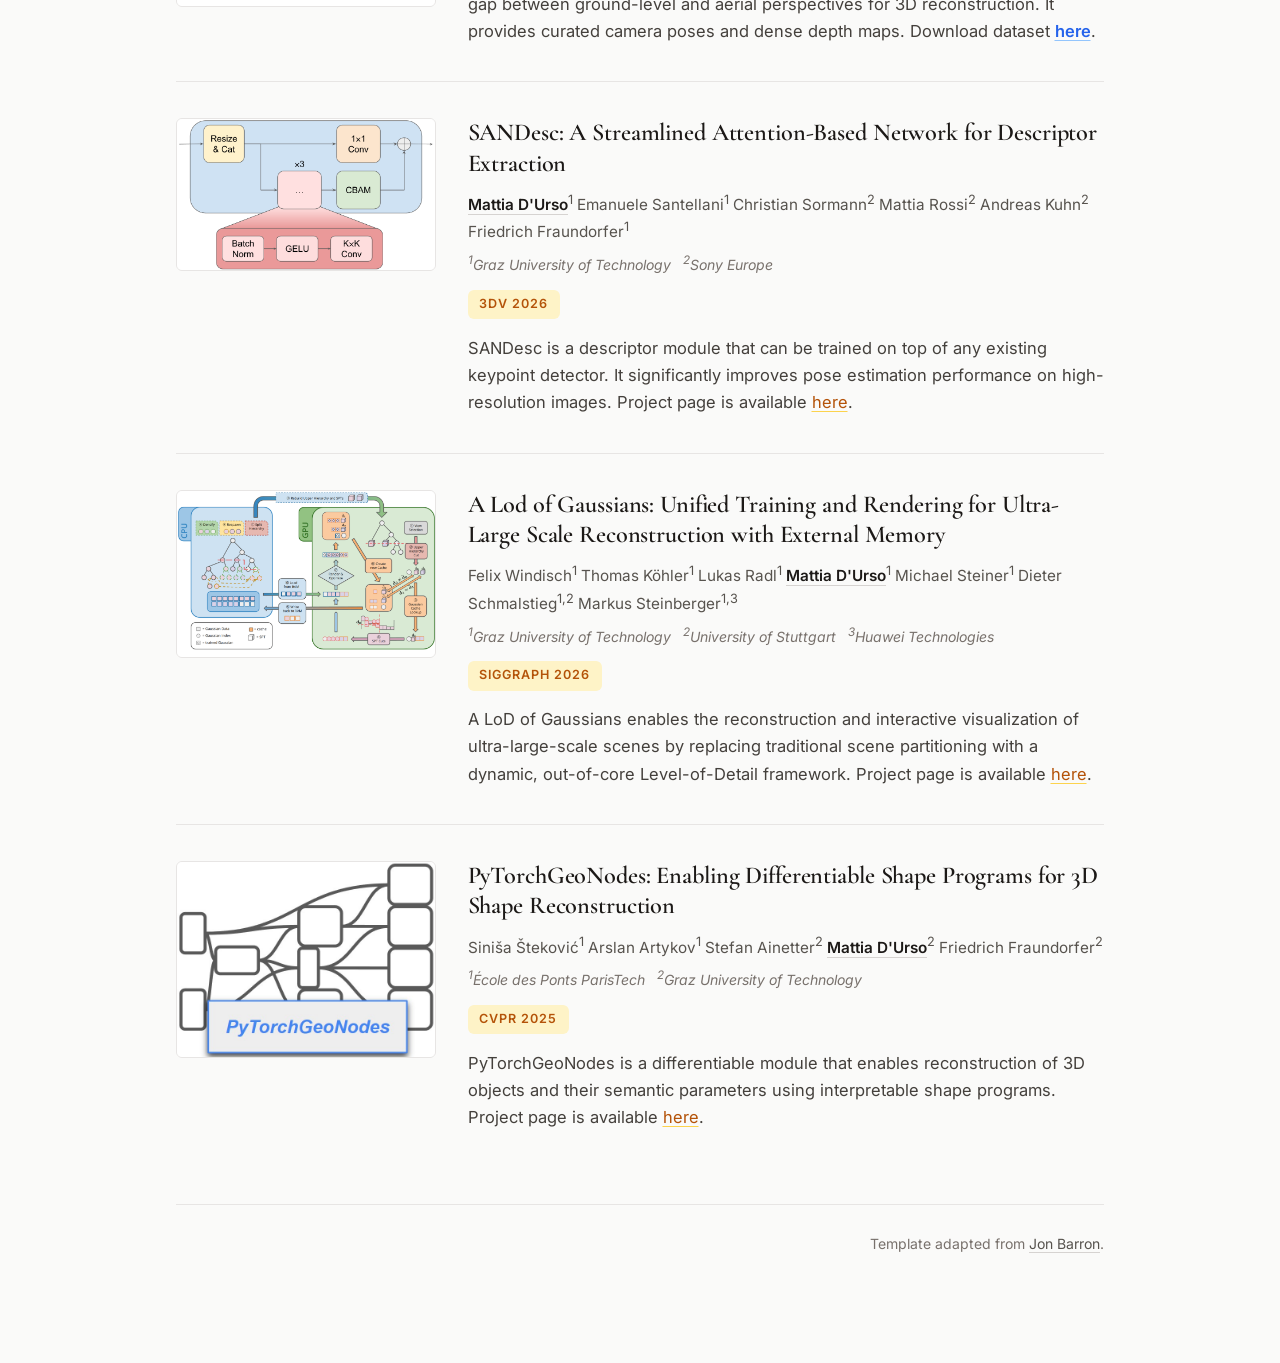
==== commit e5432842: "Main page: blue 'Download dataset here' link and shorter downloads badge for TerraSky3D" ====
--- a/index.html
+++ b/index.html
@@ -198,7 +198,7 @@
                 style="display:inline-block; background:#eff6ff; color:#2563eb;
                 border-radius:6px; padding:2px 8px;
                 font-size:0.85em; font-weight:500; text-decoration:none;">
-                🤗 Dataset · <span id="terrasky-downloads">6.6k+</span> Downloads
+                🤗 <span id="terrasky-downloads">6.6k+</span> Downloads
               </a>
               <a class="badge" href="https://3dmv.org/2026/#awards" target="_blank" rel="noopener"
                 style="display:inline-block; background:#f5f3e8; color:#c0392b;
@@ -208,7 +208,7 @@
               </a>
               <p class="paper-desc">
                 TerraSky3D is a high-resolution 4K dataset of European landmarks comprising  50,000 images across 150 scenes, specifically designed to
-                bridge the modality gap between ground-level and aerial perspectives for 3D reconstruction. It provides curated camera poses and dense depth maps. Project page is available <a href="https://huggingface.co/datasets/mattia-durso/TerraSky3D" target="_blank" rel="noopener">here</a>.
+                bridge the modality gap between ground-level and aerial perspectives for 3D reconstruction. It provides curated camera poses and dense depth maps. Download dataset <a class="dataset-link" href="https://huggingface.co/datasets/mattia-durso/TerraSky3D" target="_blank" rel="noopener">here</a>.
               </p>
             </div>
           </article>
--- a/stylesheet.css
+++ b/stylesheet.css
@@ -401,6 +401,16 @@
   text-decoration-color: currentColor;
 }
 
+.paper-desc a.dataset-link {
+  color: #2563eb;
+  font-weight: 600;
+  text-decoration-color: #93c5fd;
+}
+
+.paper-desc a.dataset-link:hover {
+  text-decoration-color: currentColor;
+}
+
 /* ─────────────────────────────────────────────
    Footer
    ───────────────────────────────────────────── */
